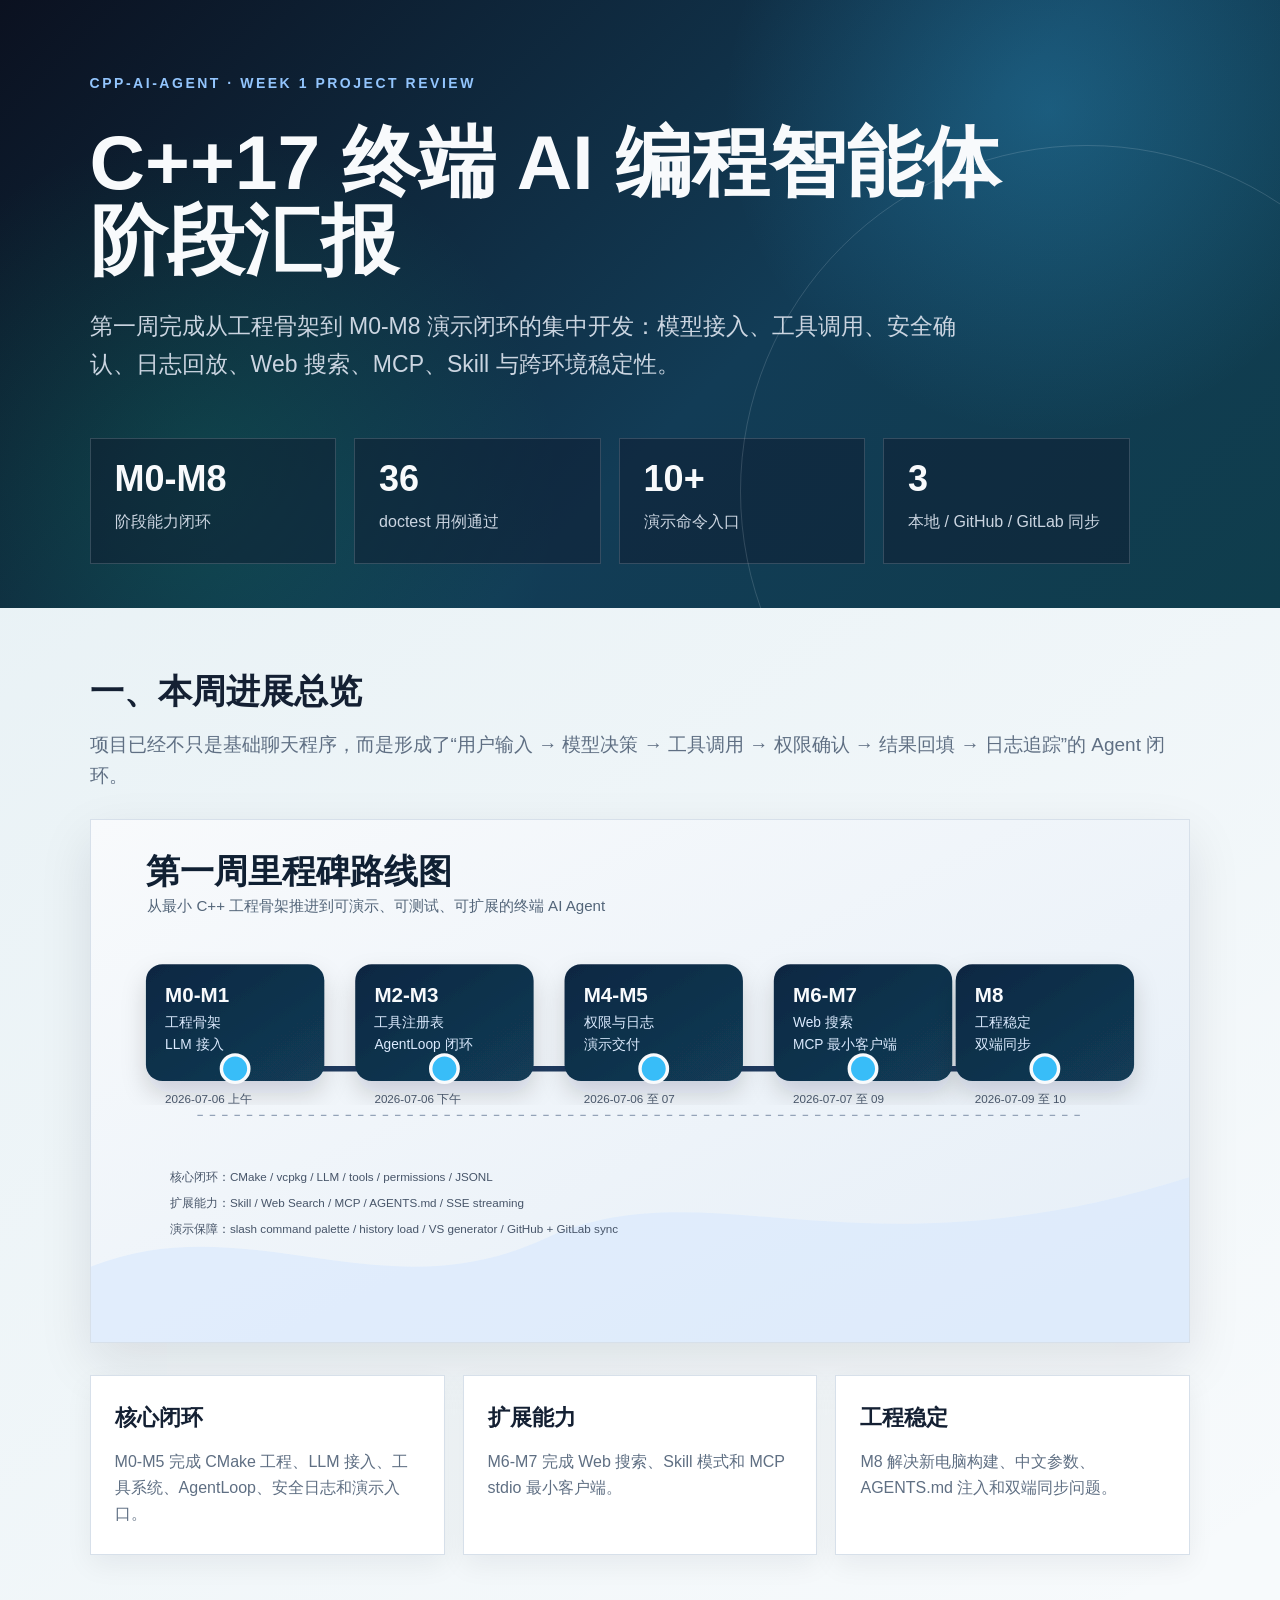
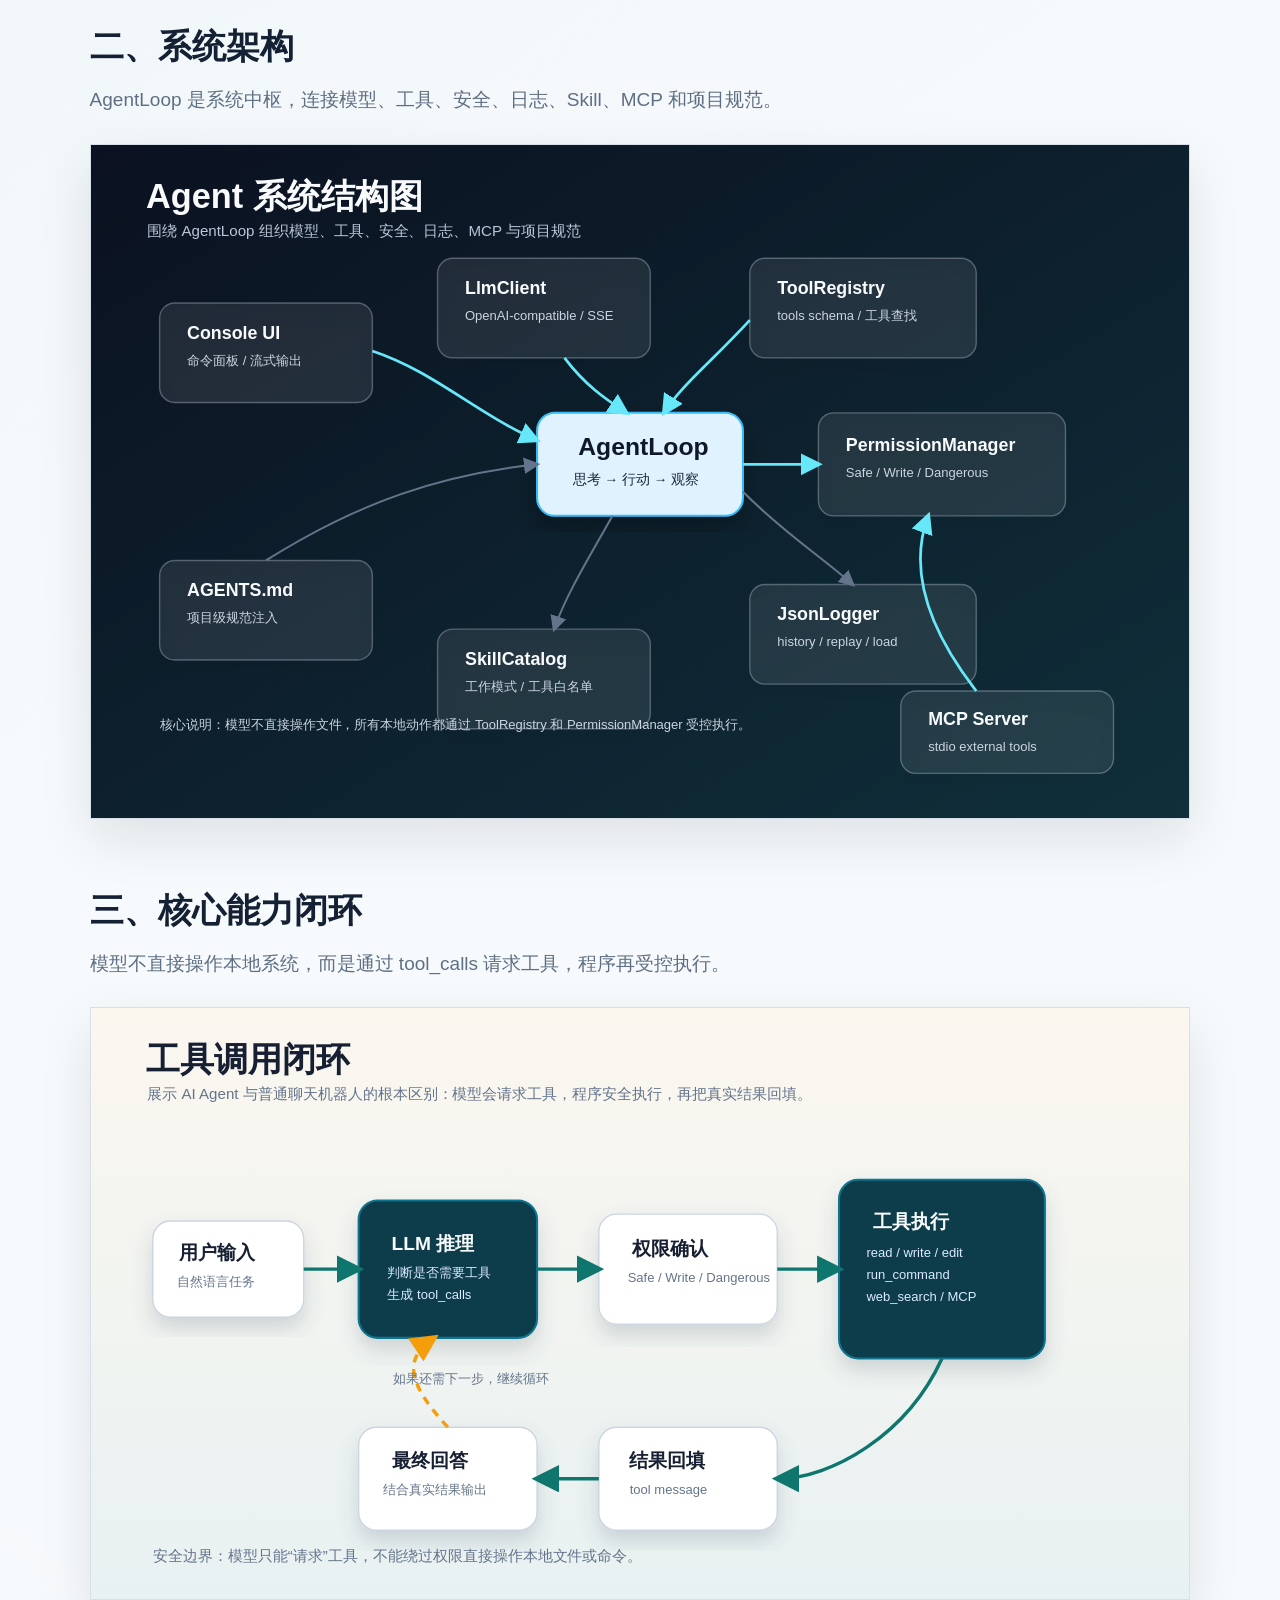
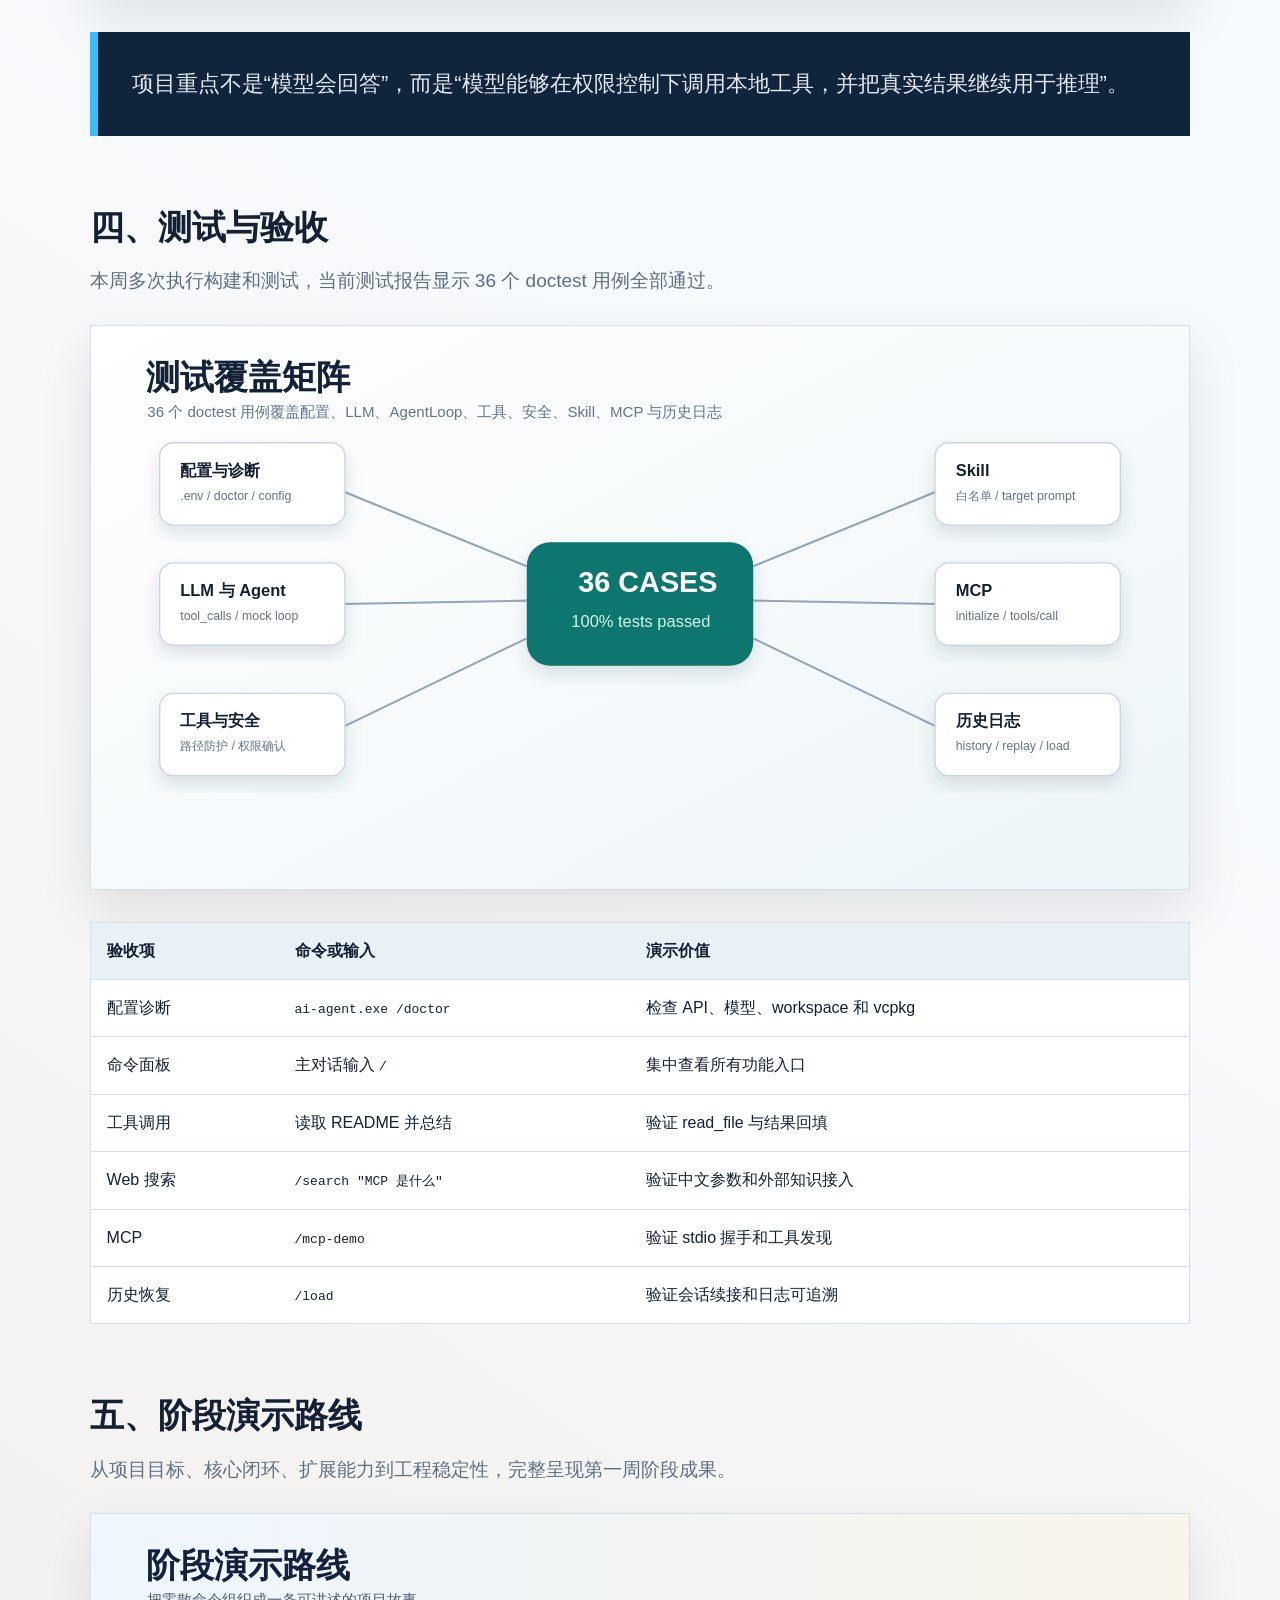
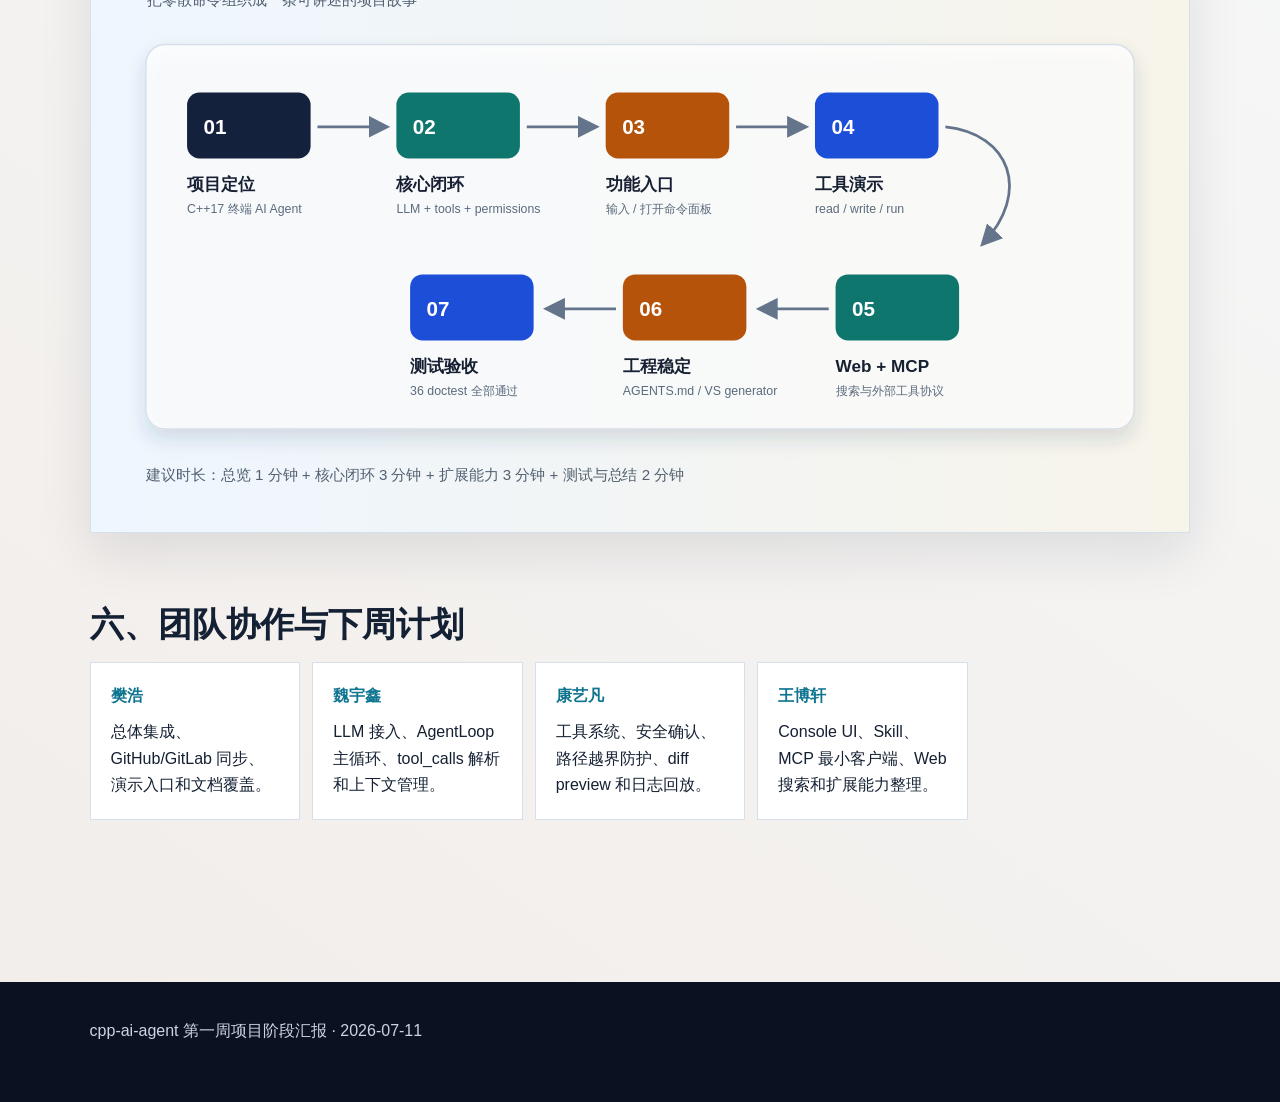
==== 第一周周报/第一周项目阶段汇报.html @ 4642365c "Add visual weekly report materials" ====
<!doctype html>
<html lang="zh-CN">
<head>
  <meta charset="utf-8">
  <meta name="viewport" content="width=device-width, initial-scale=1">
  <title>cpp-ai-agent 第一周项目阶段汇报</title>
  <style>
    :root {
      --ink: #142033;
      --muted: #5f6f83;
      --line: #d7e0ea;
      --paper: #f7fafc;
      --navy: #10243c;
      --cyan: #0e7490;
      --green: #0f766e;
      --amber: #b45309;
      --blue: #1d4ed8;
    }
    * { box-sizing: border-box; }
    body {
      margin: 0;
      color: var(--ink);
      background:
        linear-gradient(145deg, rgba(14,116,144,.08), transparent 36%),
        linear-gradient(35deg, rgba(180,83,9,.08), transparent 42%),
        var(--paper);
      font-family: "Microsoft YaHei", "Segoe UI", sans-serif;
      line-height: 1.65;
    }
    header {
      min-height: 520px;
      padding: 72px 7vw 44px;
      color: #f8fafc;
      background:
        radial-gradient(circle at 82% 18%, rgba(56,189,248,.25), transparent 28%),
        radial-gradient(circle at 16% 80%, rgba(16,185,129,.18), transparent 30%),
        linear-gradient(135deg, #0b1120, #123c56 58%, #0f3d4c);
      position: relative;
      overflow: hidden;
    }
    header:after {
      content: "";
      position: absolute;
      inset: auto -12vw -18vw auto;
      width: 54vw;
      height: 54vw;
      border: 1px solid rgba(226,232,240,.16);
      border-radius: 50%;
    }
    .eyebrow {
      letter-spacing: .18em;
      text-transform: uppercase;
      color: #93c5fd;
      font-weight: 700;
      font-size: 14px;
      margin-bottom: 28px;
    }
    h1 {
      max-width: 980px;
      margin: 0;
      font-size: clamp(42px, 6vw, 86px);
      line-height: 1.02;
      letter-spacing: 0;
    }
    .lead {
      max-width: 900px;
      color: #cbd5e1;
      margin: 28px 0 0;
      font-size: 23px;
    }
    .stats {
      display: grid;
      grid-template-columns: repeat(4, minmax(150px, 1fr));
      gap: 18px;
      max-width: 1040px;
      margin-top: 54px;
    }
    .stat {
      border: 1px solid rgba(226,232,240,.18);
      background: rgba(15,23,42,.45);
      padding: 22px 24px;
      min-height: 126px;
    }
    .stat strong {
      display: block;
      font-size: 36px;
      line-height: 1;
      margin-bottom: 12px;
    }
    .stat span { color: #cbd5e1; }
    main { padding: 64px 7vw 90px; }
    section {
      max-width: 1180px;
      margin: 0 auto 72px;
    }
    h2 {
      font-size: 34px;
      line-height: 1.15;
      margin: 0 0 18px;
    }
    .section-note {
      color: var(--muted);
      font-size: 19px;
      margin: 0 0 28px;
    }
    .visual {
      width: 100%;
      border: 1px solid var(--line);
      background: white;
      box-shadow: 0 20px 50px rgba(15,23,42,.10);
      margin: 24px 0 32px;
      display: block;
    }
    .grid {
      display: grid;
      grid-template-columns: repeat(3, 1fr);
      gap: 18px;
    }
    .panel {
      background: #fff;
      border: 1px solid var(--line);
      padding: 24px;
      min-height: 180px;
      box-shadow: 0 10px 26px rgba(15,23,42,.06);
    }
    .panel h3 {
      margin: 0 0 12px;
      font-size: 22px;
    }
    .panel p {
      margin: 0;
      color: var(--muted);
    }
    .timeline {
      display: grid;
      grid-template-columns: repeat(5, 1fr);
      gap: 12px;
    }
    .day {
      background: #fff;
      border: 1px solid var(--line);
      padding: 20px;
    }
    .day b {
      display: block;
      color: var(--cyan);
      margin-bottom: 10px;
    }
    .quote {
      background: var(--navy);
      color: #e2e8f0;
      padding: 34px;
      font-size: 22px;
      border-left: 8px solid #38bdf8;
    }
    table {
      width: 100%;
      border-collapse: collapse;
      background: white;
      border: 1px solid var(--line);
    }
    th, td {
      text-align: left;
      border-bottom: 1px solid var(--line);
      padding: 15px 16px;
      vertical-align: top;
    }
    th {
      background: #e8f1f5;
      font-weight: 800;
    }
    footer {
      padding: 36px 7vw 58px;
      color: #cbd5e1;
      background: #0b1120;
    }
    @media (max-width: 900px) {
      .stats, .grid, .timeline { grid-template-columns: 1fr; }
      header { padding-top: 52px; }
    }
  </style>
</head>
<body>
  <header>
    <div class="eyebrow">cpp-ai-agent · Week 1 Project Review</div>
    <h1>C++17 终端 AI 编程智能体阶段汇报</h1>
    <p class="lead">第一周完成从工程骨架到 M0-M8 演示闭环的集中开发：模型接入、工具调用、安全确认、日志回放、Web 搜索、MCP、Skill 与跨环境稳定性。</p>
    <div class="stats">
      <div class="stat"><strong>M0-M8</strong><span>阶段能力闭环</span></div>
      <div class="stat"><strong>36</strong><span>doctest 用例通过</span></div>
      <div class="stat"><strong>10+</strong><span>演示命令入口</span></div>
      <div class="stat"><strong>3</strong><span>本地 / GitHub / GitLab 同步</span></div>
    </div>
  </header>

  <main>
    <section>
      <h2>一、本周进展总览</h2>
      <p class="section-note">项目已经不只是基础聊天程序，而是形成了“用户输入 → 模型决策 → 工具调用 → 权限确认 → 结果回填 → 日志追踪”的 Agent 闭环。</p>
      <img class="visual" src="assets/01-milestone-roadmap.svg" alt="第一周里程碑路线图">
      <div class="grid">
        <div class="panel"><h3>核心闭环</h3><p>M0-M5 完成 CMake 工程、LLM 接入、工具系统、AgentLoop、安全日志和演示入口。</p></div>
        <div class="panel"><h3>扩展能力</h3><p>M6-M7 完成 Web 搜索、Skill 模式和 MCP stdio 最小客户端。</p></div>
        <div class="panel"><h3>工程稳定</h3><p>M8 解决新电脑构建、中文参数、AGENTS.md 注入和双端同步问题。</p></div>
      </div>
    </section>

    <section>
      <h2>二、系统架构</h2>
      <p class="section-note">AgentLoop 是系统中枢，连接模型、工具、安全、日志、Skill、MCP 和项目规范。</p>
      <img class="visual" src="assets/02-agent-architecture.svg" alt="Agent 系统结构图">
    </section>

    <section>
      <h2>三、核心能力闭环</h2>
      <p class="section-note">模型不直接操作本地系统，而是通过 tool_calls 请求工具，程序再受控执行。</p>
      <img class="visual" src="assets/03-tool-call-loop.svg" alt="工具调用闭环">
      <div class="quote">项目重点不是“模型会回答”，而是“模型能够在权限控制下调用本地工具，并把真实结果继续用于推理”。</div>
    </section>

    <section>
      <h2>四、测试与验收</h2>
      <p class="section-note">本周多次执行构建和测试，当前测试报告显示 36 个 doctest 用例全部通过。</p>
      <img class="visual" src="assets/05-test-coverage.svg" alt="测试覆盖矩阵">
      <table>
        <thead><tr><th>验收项</th><th>命令或输入</th><th>演示价值</th></tr></thead>
        <tbody>
          <tr><td>配置诊断</td><td><code>ai-agent.exe /doctor</code></td><td>检查 API、模型、workspace 和 vcpkg</td></tr>
          <tr><td>命令面板</td><td>主对话输入 <code>/</code></td><td>集中查看所有功能入口</td></tr>
          <tr><td>工具调用</td><td>读取 README 并总结</td><td>验证 read_file 与结果回填</td></tr>
          <tr><td>Web 搜索</td><td><code>/search "MCP 是什么"</code></td><td>验证中文参数和外部知识接入</td></tr>
          <tr><td>MCP</td><td><code>/mcp-demo</code></td><td>验证 stdio 握手和工具发现</td></tr>
          <tr><td>历史恢复</td><td><code>/load</code></td><td>验证会话续接和日志可追溯</td></tr>
        </tbody>
      </table>
    </section>

    <section>
      <h2>五、阶段演示路线</h2>
      <p class="section-note">从项目目标、核心闭环、扩展能力到工程稳定性，完整呈现第一周阶段成果。</p>
      <img class="visual" src="assets/04-demo-flow.svg" alt="阶段演示路线">
    </section>

    <section>
      <h2>六、团队协作与下周计划</h2>
      <div class="timeline">
        <div class="day"><b>樊浩</b>总体集成、GitHub/GitLab 同步、演示入口和文档覆盖。</div>
        <div class="day"><b>魏宇鑫</b>LLM 接入、AgentLoop 主循环、tool_calls 解析和上下文管理。</div>
        <div class="day"><b>康艺凡</b>工具系统、安全确认、路径越界防护、diff preview 和日志回放。</div>
        <div class="day"><b>王博轩</b>Console UI、Skill、MCP 最小客户端、Web 搜索和扩展能力整理。</div>
      </div>
    </section>
  </main>

  <footer>
    cpp-ai-agent 第一周项目阶段汇报 · 2026-07-11
  </footer>
</body>
</html>
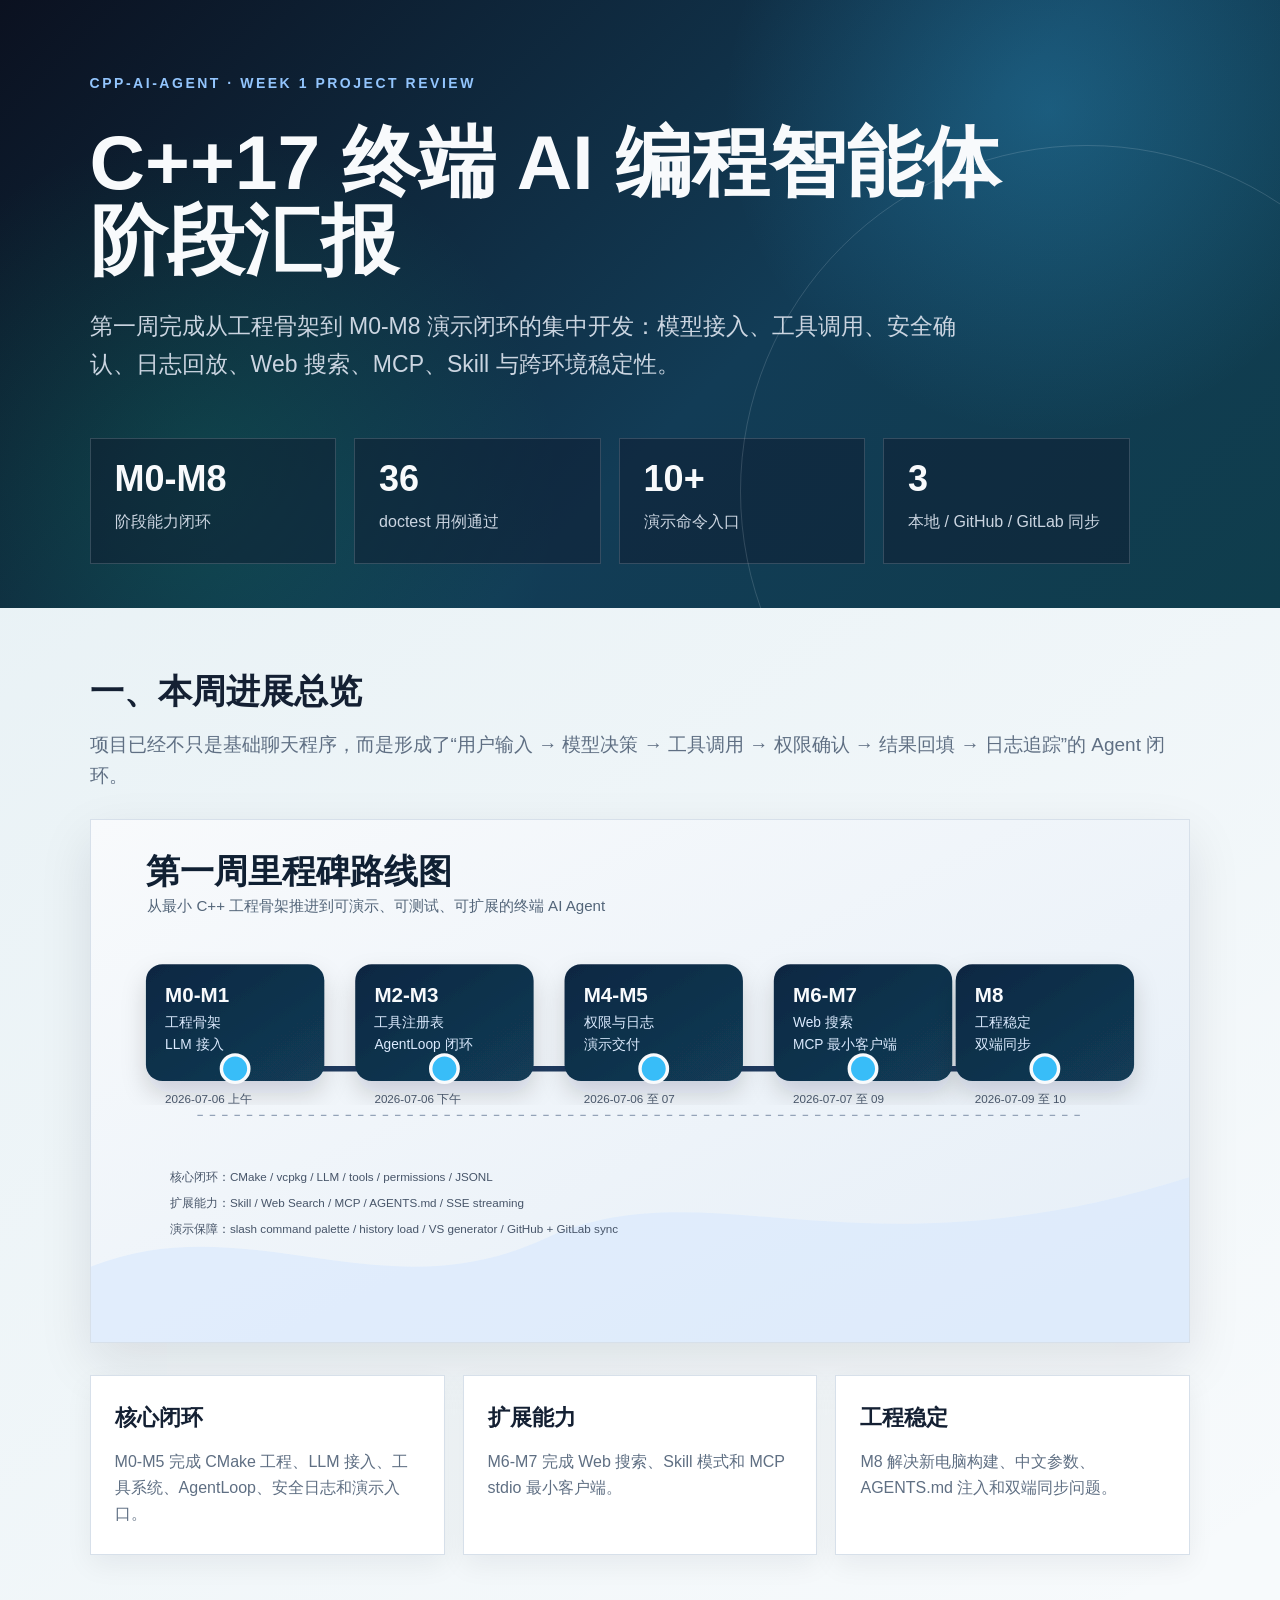
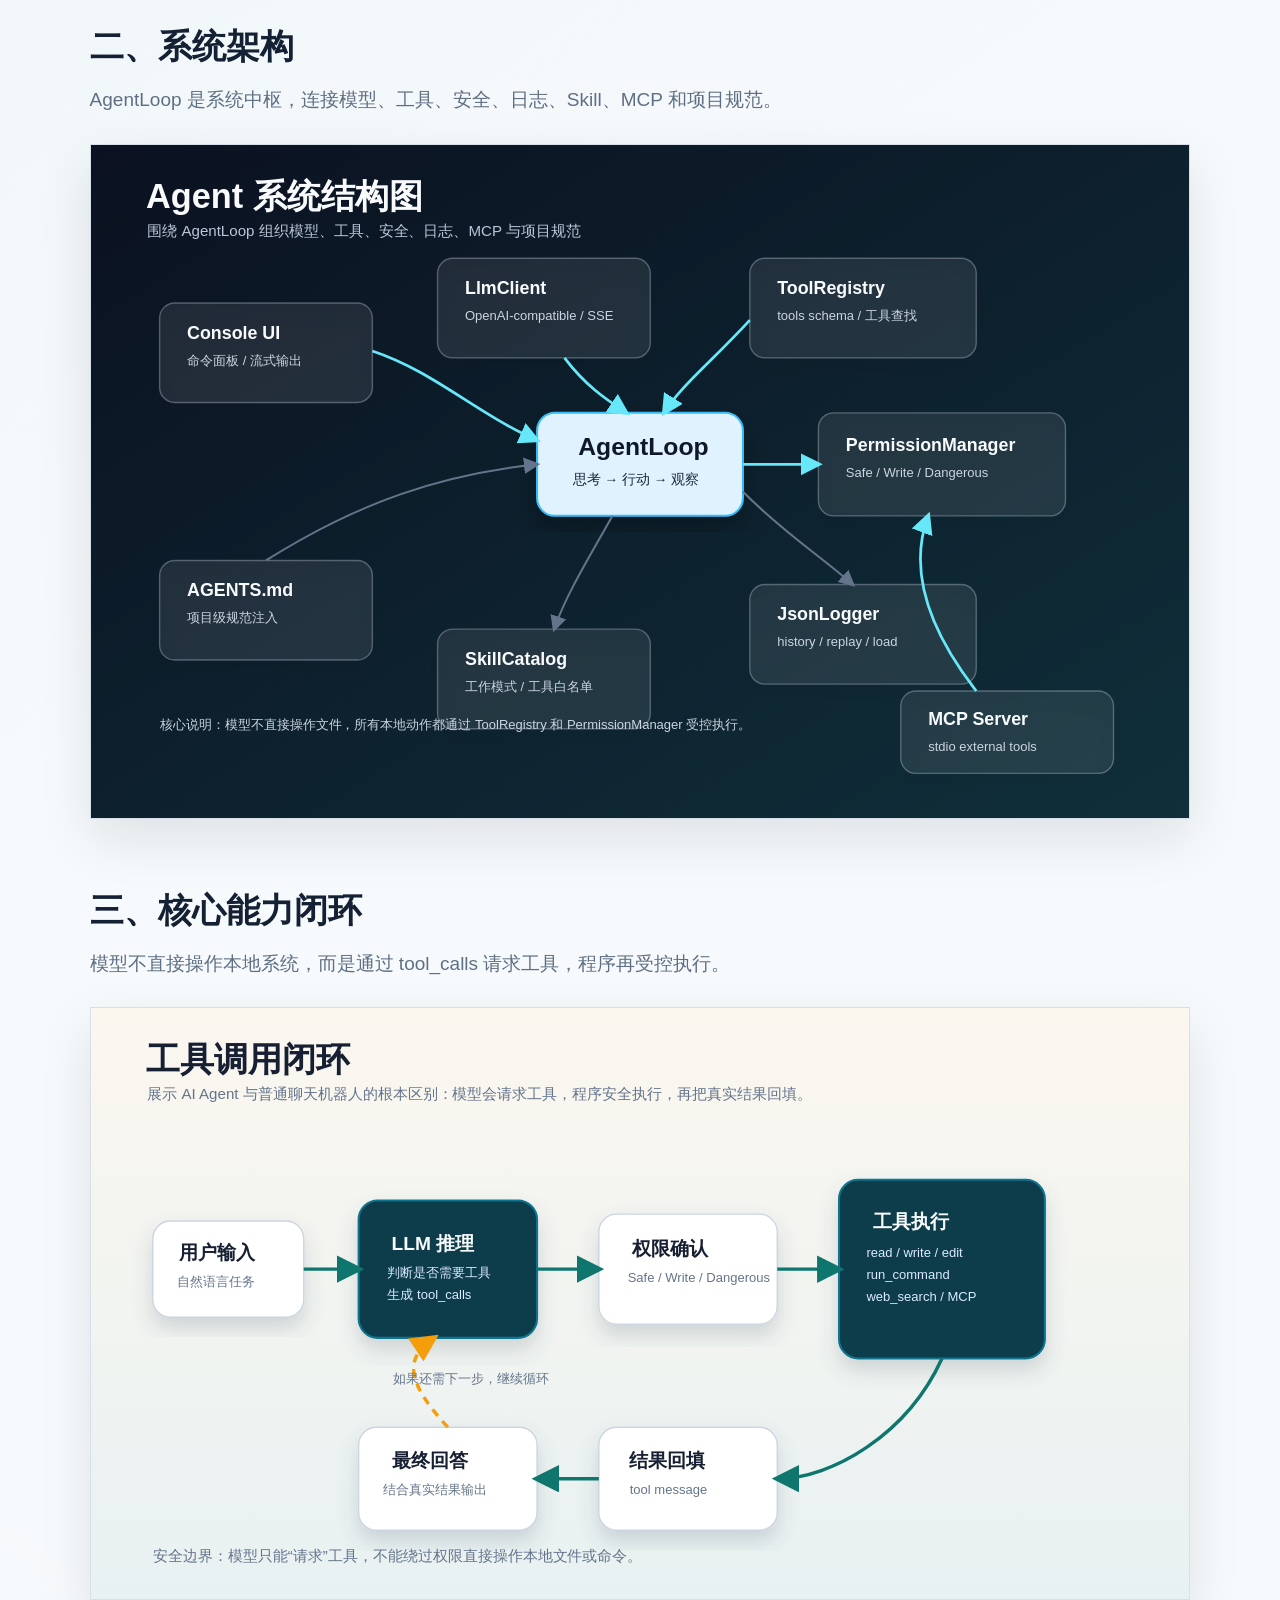
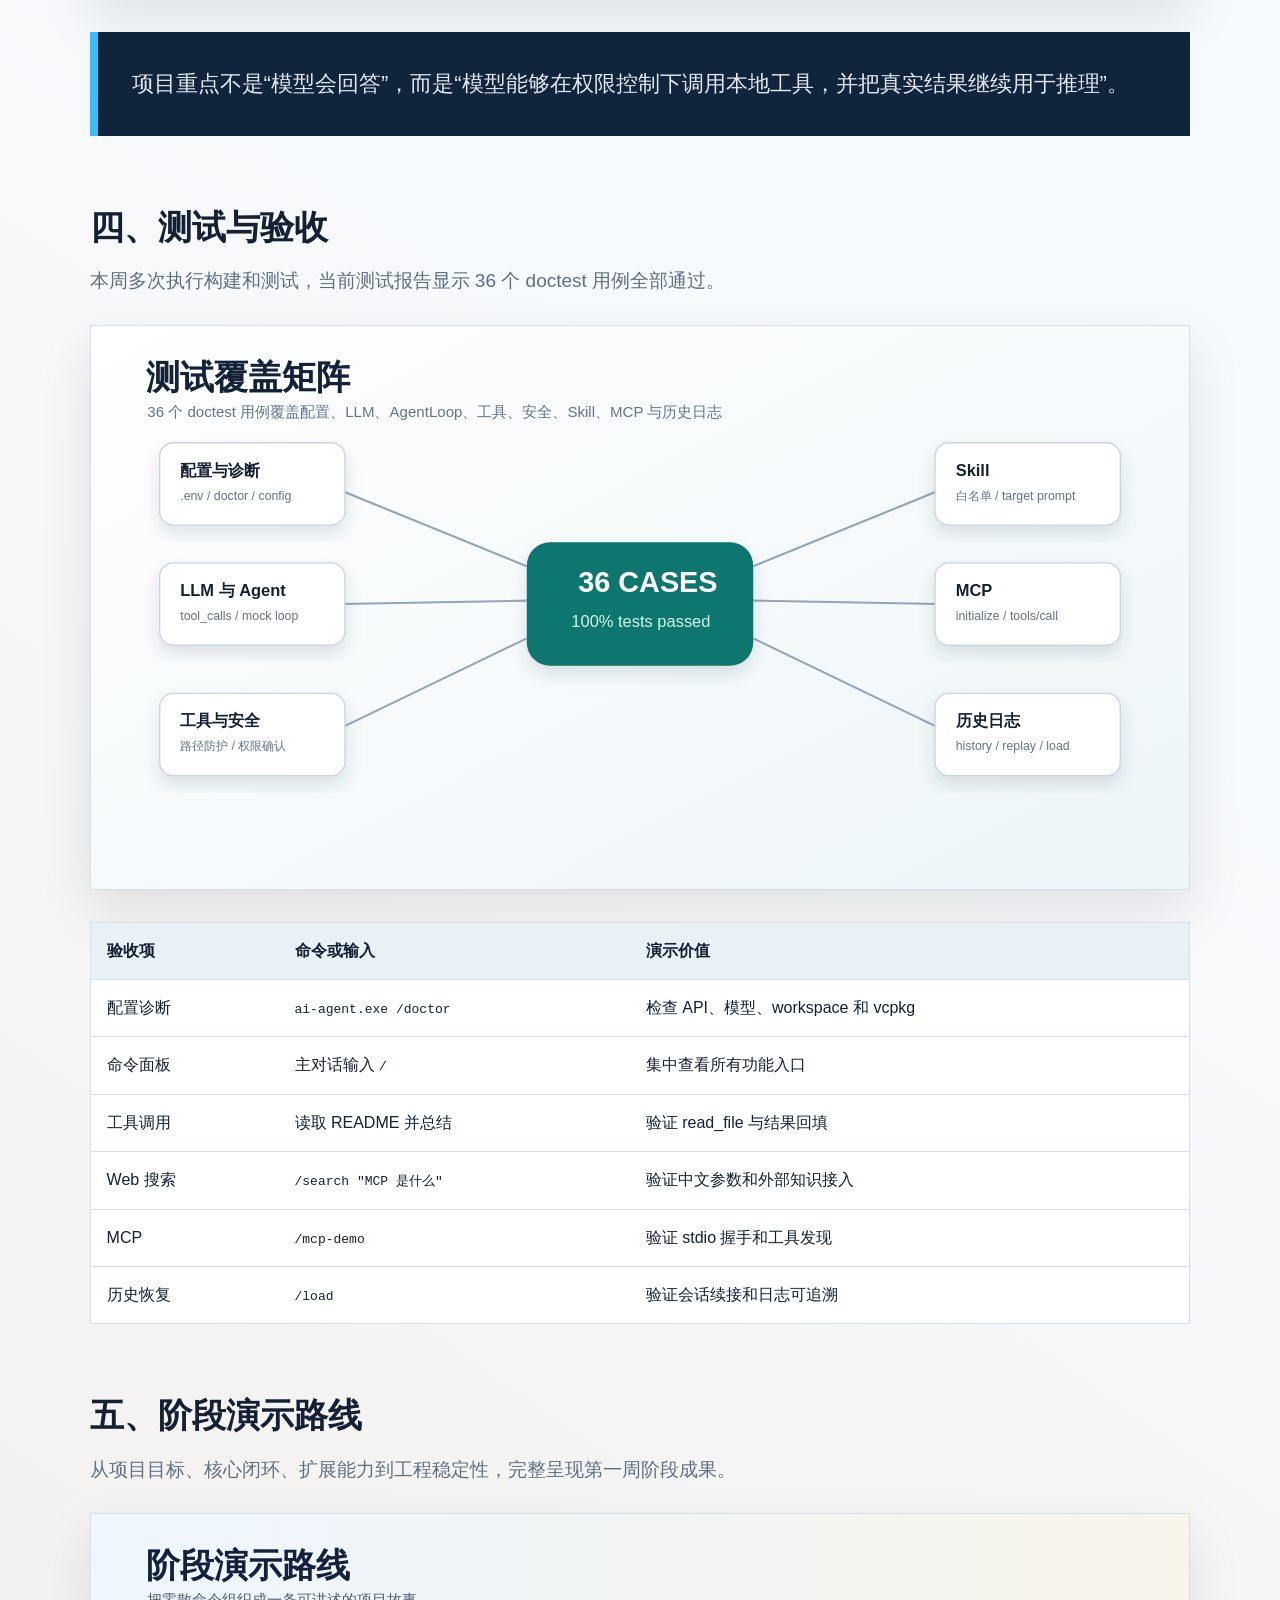
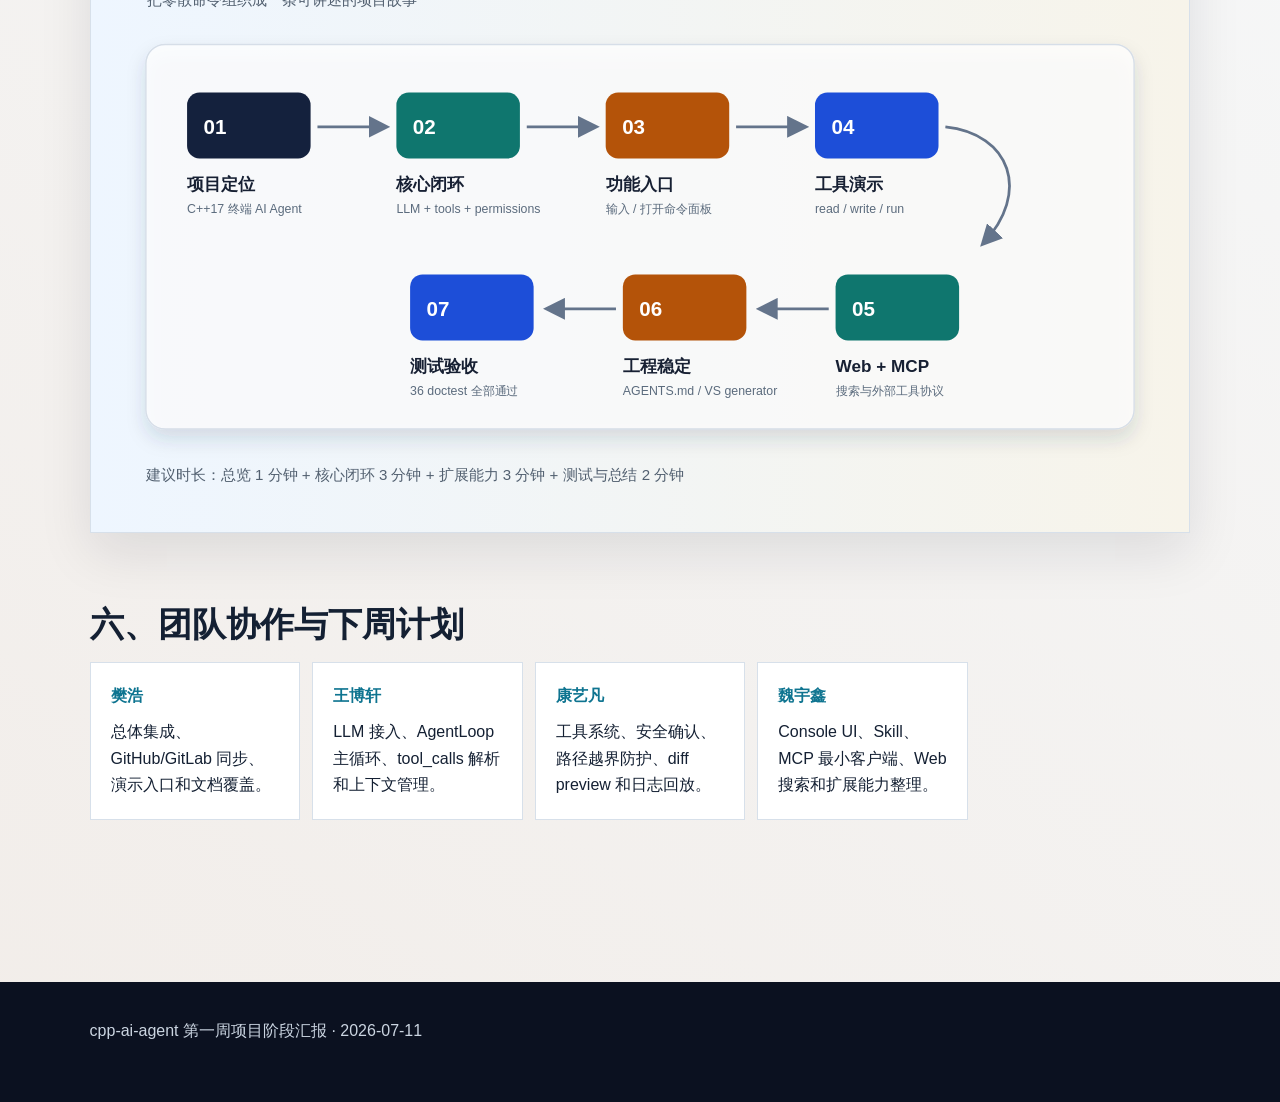
==== commit 07d7b009: "Fix weekly report role assignments" ====
--- a/第一周周报/第一周项目阶段汇报.html
+++ b/第一周周报/第一周项目阶段汇报.html
@@ -245,9 +245,9 @@
       <h2>六、团队协作与下周计划</h2>
       <div class="timeline">
         <div class="day"><b>樊浩</b>总体集成、GitHub/GitLab 同步、演示入口和文档覆盖。</div>
-        <div class="day"><b>魏宇鑫</b>LLM 接入、AgentLoop 主循环、tool_calls 解析和上下文管理。</div>
+        <div class="day"><b>王博轩</b>LLM 接入、AgentLoop 主循环、tool_calls 解析和上下文管理。</div>
         <div class="day"><b>康艺凡</b>工具系统、安全确认、路径越界防护、diff preview 和日志回放。</div>
-        <div class="day"><b>王博轩</b>Console UI、Skill、MCP 最小客户端、Web 搜索和扩展能力整理。</div>
+        <div class="day"><b>魏宇鑫</b>Console UI、Skill、MCP 最小客户端、Web 搜索和扩展能力整理。</div>
       </div>
     </section>
   </main>
